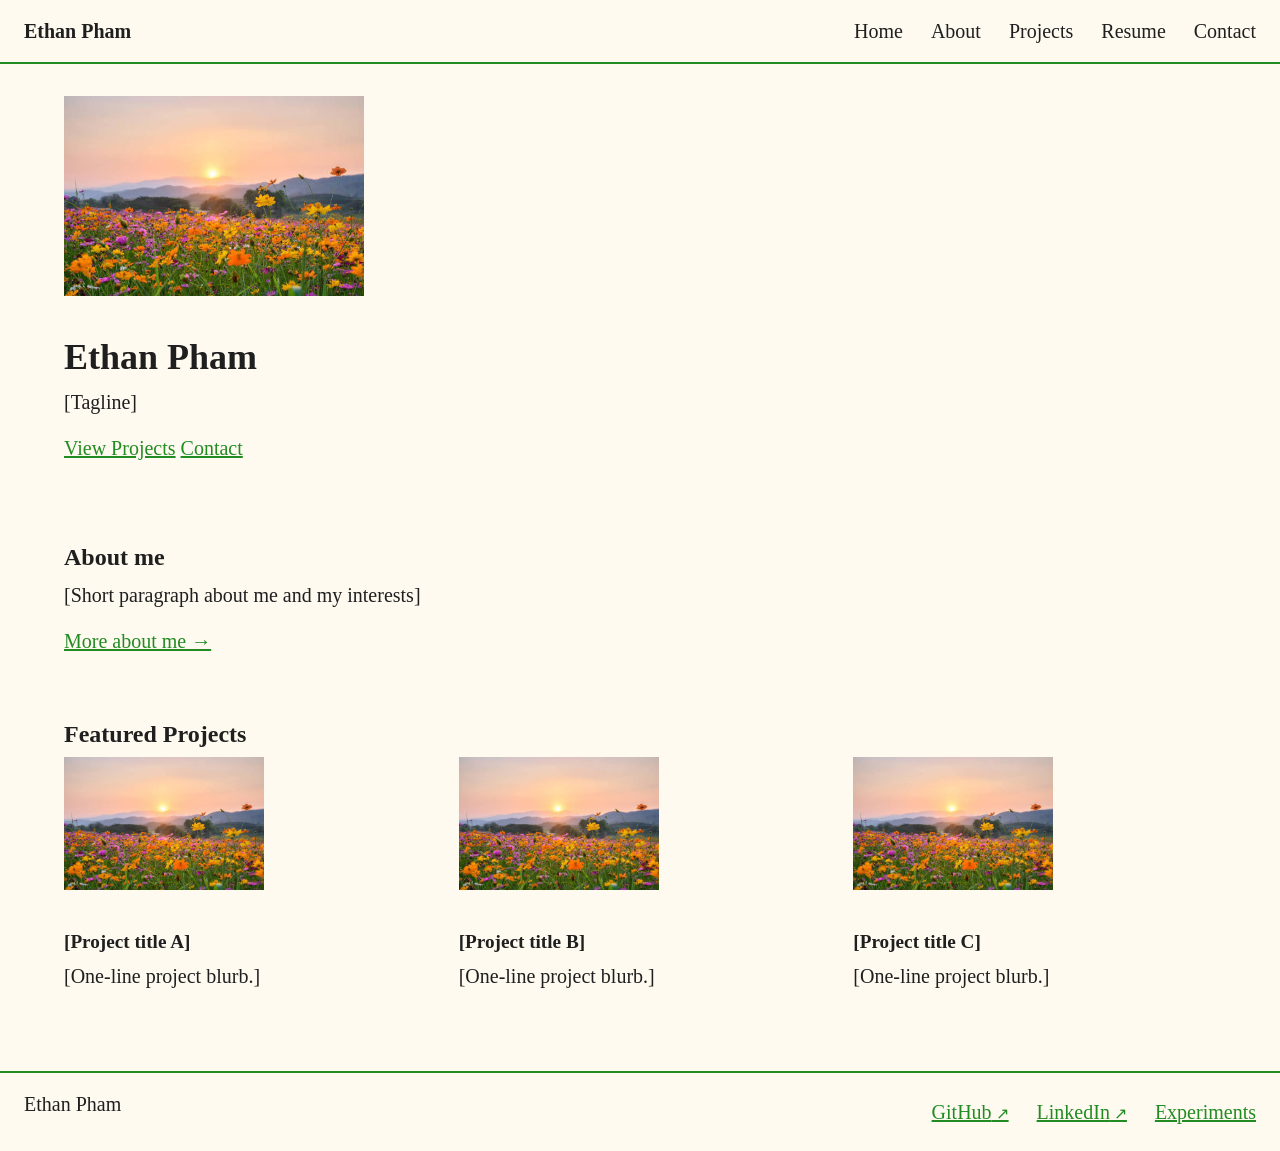
==== index.html @ 770a5edf "start" ====
<!DOCTYPE html>
<html lang="en">
<head>
  <meta charset="UTF-8">
  <meta name="viewport" content="width=device-width, initial-scale=1.0">
  <meta name = "view-transition" content = "same-origin">
  <title>Ethan Pham — Home</title>
  <link rel="stylesheet" href="personal.css">
  <script> //Placeholder for third-party analytics script </script>
</head>
<body>
  <header>
    <a href="index.html">Ethan Pham</a>
    <nav>
      <ul>
        <li><a href="index.html">Home</a></li>
        <li><a href="about.html">About</a></li>
        <li><a href="projects.html">Projects</a></li>
        <li><a href="resume.html">Resume</a></li>
        <li><a href="contact.html">Contact</a></li>
      </ul>
    </nav>
  </header>

  <main>
    <section>
      <picture>
        <source srcset="images/placeholder.jpeg" media="(max-width: 600px)">
        <img src="images/placeholder.jpeg" alt="Headshot of me" width="300" height="900">
      </picture>
      <h1>Ethan Pham</h1>
      <p>[Tagline]</p>
      <p>
        <a href="projects.html">View Projects</a>
        <a href="contact.html">Contact</a>
      </p>
    </section>

    <section>
        <h2>About me</h2>
        <p>[Short paragraph about me and my interests]</p>
        <a href="about.html">More about me →</a>
    </section>

    <section>
        <h2>Featured Projects</h2>
        <div>
        <article>
            <img src="images/placeholder.jpeg" alt="Screenshot of Project A" width="200" height="200">
            <h3>[Project title A]</h3>
            <p>[One-line project blurb.]</p>
        </article>
        <article>
            <img src="images/placeholder.jpeg" alt="Screenshot of Project B" width="200" height="200">
            <h3>[Project title B]</h3>
            <p>[One-line project blurb.]</p>
        </article>
        <article>
            <img src="images/placeholder.jpeg" alt="Screenshot of Project C" width="200" height="200">
            <h3>[Project title C]</h3>
            <p>[One-line project blurb.]</p>
        </article>
        </div>
    </section>
  </main>

  <footer>
    <p>Ethan Pham</p>
    <ul>
      <li><a href="https://github.com/">GitHub</a></li>
      <li><a href="https://linkedin.com/">LinkedIn</a></li>
      <li><a href="experiments.html">Experiments</a></li>
    </ul>
  </footer>

  <noscript>This site works without JavaScript.</noscript>
</body>
</html>
---- personal.css ----
:root {
    --color-accent: forestgreen;
    --color-button: mediumpurple;
    --color-bg: floralwhite;
    --color-text: #1f1f1f;
    --font-body: "Times New Roman", Times, Georgia, serif;
    --content-width: 72rem;
    --nav-gap: 1.75rem;
    --space: 2rem;
}

/* top header - not the dialog’s header on contact.html */
body > header {
    display: flex;
    justify-content: space-between;
    align-items: center;
    padding: 1rem 1.5rem;
    border-bottom: 2px solid var(--color-accent);
}

/* top left name link */
body > header > a {
    font-weight: 700;
    text-decoration: none;
    color: inherit;
}

/* header navigation */
nav ul {
    display: flex;
    gap: var(--nav-gap);
    list-style: none;
    margin: 0;
    padding: 0;
}

/* common footer */
body > footer {
    display: flex;
    justify-content: space-between;
    align-items: center;
    padding: 1rem 1.5rem;
    border-top: 2px solid var(--color-accent);
}

/* footer navigation */
body > footer > ul {
    display: flex;
    gap: var(--nav-gap);
    list-style: none;
    margin: 0;
    padding: 0;
}

/* shared heading spacing and line height */
h1, h2, h3 {
  line-height: 1.2;    
  margin-top: var(--space);    
  margin-bottom: 0.5rem; 
}

/* custom heading size*/
h1 {
    font-size: 2.25rem;
}

h2 {
    font-size: 1.5rem;
}

h3 {
    font-size: 1.2rem;
}

/* body*/
body {
    font-family: var(--font-body);
    font-size: 1.25rem;
    line-height: 1.5;
    color: var(--color-text);
    background: var(--color-bg);
    margin: 0;
}

/* centered content */
main {
    max-width: var(--content-width);
    margin: 0 auto;
    padding: var(--space) 1.5rem;
}

/* item spacing */
p, ul, ol {
    margin-top: 0;
    margin-bottom: 1rem;
}

/* section spacing */
section {
    margin-bottom: var(--space);
    display: flow-root;
}

/* button padding, border, background, and cursor */
button {
    font: inherit;
    font-size: 1rem;
    padding: 0.6em 1.2em;
    border: 1px solid var(--color-button);
    border-radius: 0.25em;
    background: var(--color-button);
    color: white;
    cursor: pointer;
}

/* form input and textarea sizing */
input, textarea {
    font: inherit;
    max-width: 100%;
    box-sizing: border-box;
}

/* form fieldset sizing */
fieldset {
    min-width: 0;
    max-width: 100%;
    box-sizing: border-box;
}

/* featured projects spacing */
section > div {
    display: flex;
    gap: var(--space);
}

/* featured project sizing */
section > div > article {
    flex: 1;
}

/* images inside any article */
article img {
    max-width: 100%;
    height: auto;
}

/* image float and spacing */
section > img {
    float: left;
    margin: 0 1.5rem 1rem 0;
    max-width: 100%;
    height: auto;
}

/* project grid layout */
main > div {
    display: grid;
    grid-template-columns: repeat(4, 1fr);
    gap: var(--space);
}

/* project grid article spacing */
main > div > article h2 {
    margin-top: 0.5rem;
}

/* media never wider than container */
img, video, iframe, canvas {
    max-width: 100%;
    height: auto;
}

iframe {
    width: 100%;
    aspect-ratio: 16 / 9;
    display: block;
}
/* responsive layout for smaller screens */
@media (max-width: 600px) {

    /* stack header items vertically */
    body > header {
        flex-direction: column;
        align-items: flex-start;
        gap: 0.75rem;
    }

    /* let nav items wrap onto multiple lines */
    nav ul {
        flex-wrap: wrap;
        gap: 1rem;
    }

    /* stack footer items vertically */
    body > footer {
        flex-direction: column;
        align-items: flex-start;
        gap: 0.75rem;
    }

    /* stack featured projects vertically */
    section > div {
        flex-direction: column;
    }

    /* stack project grid vertically */
    main > div {
        grid-template-columns: 1fr;
    }

    /* center section images */
    section > img {
        float: none;
        display: block;
        margin: 0 auto 1rem;
    }
}

/* remove underline from nav links */
nav a {
    text-decoration: none;
    color: inherit;
}

/* set link color everywhere */
a {
    color: var(--color-accent);
}
/* restore underline on hover for all links */
a:hover {
    color: var(--color-button);
    text-decoration: underline;   /* nav links have underline removed; this restores it on hover */
}

/* focus outline for links, buttons, and inputs */
a:focus, button:focus, input:focus, textarea:focus {
    outline: 3px solid var(--color-button);
    outline-offset: 2px;
}

/* add external link icon for links starting with http */
a[href^="http"]::after {
    content: " \2197";    /* ↗ up arrow */
    font-size: 0.8em;
}
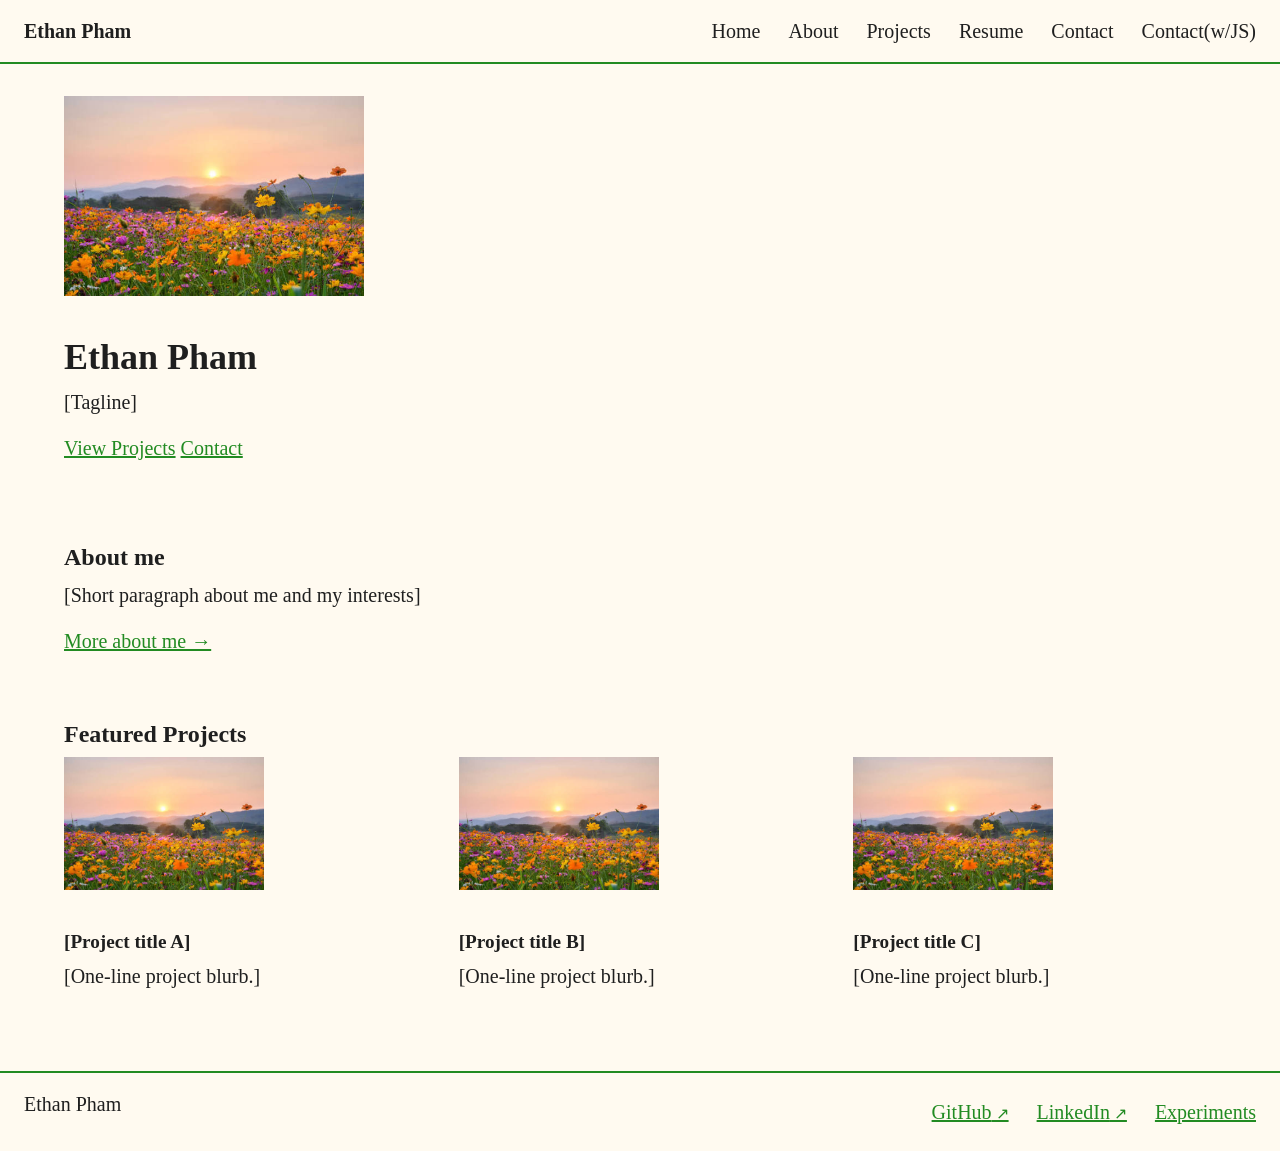
==== commit f70e6db4: "part 3" ====
--- a/index.html
+++ b/index.html
@@ -17,7 +17,8 @@
         <li><a href="about.html">About</a></li>
         <li><a href="projects.html">Projects</a></li>
         <li><a href="resume.html">Resume</a></li>
-        <li><a href="contact.html">Contact</a></li>
+        <li><a href="form-no-js.html">Contact</a></li>
+        <li><a href="form-with-js.html">Contact(w/JS)</a></li>
       </ul>
     </nav>
   </header>
--- a/personal.css
+++ b/personal.css
@@ -125,6 +125,9 @@
     min-width: 0;
     max-width: 100%;
     box-sizing: border-box;
+    display: flex;
+    flex-direction: column;
+    align-items: flex-start;
 }
 
 /* featured projects spacing */
@@ -175,6 +178,97 @@
     aspect-ratio: 16 / 9;
     display: block;
 }
+
+
+/* field instructions between a label and its control */
+fieldset p {
+    margin: 0 0 0.25rem;
+    font-size: 1rem;
+}
+
+/* fixed border and reserved icon space so validation never shifts layout */
+input, textarea {
+    border: 2px solid dimgray;
+    border-radius: 0.25em;
+    padding: 0.3em 2em 0.3em 0.5em;
+    margin-bottom: 0.5rem;
+    background-color: white;
+    background-repeat: no-repeat;
+    background-position: right 0.5em center;
+    background-size: 1.1em;
+}
+
+/* keep the textarea icon in the top corner, away from the resize handle */
+textarea {
+    background-position: right 0.5em top 0.5em;
+}
+
+/* required fields get an accent edge */
+input:required, textarea:required {
+    border-left: 5px solid var(--color-accent);
+}
+
+/* invalid after the user edits or tries to submit: dashed red border plus warning icon */
+input:user-invalid, textarea:user-invalid {
+    border-color: firebrick;
+    border-style: dashed;
+    background-image: url("data:image/svg+xml,%3Csvg xmlns='http://www.w3.org/2000/svg' viewBox='0 0 24 24'%3E%3Ccircle cx='12' cy='12' r='11' fill='%23b22222'/%3E%3Cpath d='M12 6v8' stroke='white' stroke-width='2.5' stroke-linecap='round'/%3E%3Ccircle cx='12' cy='18' r='1.5' fill='white'/%3E%3C/svg%3E");
+}
+
+/* valid after the user edits: green border plus check icon */
+input:user-valid, textarea:user-valid {
+    border-color: forestgreen;
+    background-image: url("data:image/svg+xml,%3Csvg xmlns='http://www.w3.org/2000/svg' viewBox='0 0 24 24'%3E%3Ccircle cx='12' cy='12' r='11' fill='%23228b22'/%3E%3Cpath d='M7 12.5l3.5 3.5L17 9' fill='none' stroke='white' stroke-width='2.5' stroke-linecap='round' stroke-linejoin='round'/%3E%3C/svg%3E");
+}
+
+/* headings inside the form message areas */
+#form-errors-area h3, #form-info-area h3 {
+    margin: 0 0 0.25rem;
+    font-size: 1rem;
+}
+
+/* error area only takes up space while an error is listed */
+#form-errors-area:has(li:not([hidden])) {
+    margin: 1rem 0;
+    padding: 0.75rem 1rem;
+    border: 2px dashed firebrick;
+    border-radius: 0.25em;
+    background: white;
+}
+
+/* list of current errors */
+#error-list {
+    margin: 0;
+    padding-left: 1.25rem;
+    font-size: 1rem;
+}
+
+/* information area with the character count */
+#form-info-area {
+    margin: 1rem 0;
+    font-size: 1rem;
+}
+
+/* character count: border space is reserved so warnings do not shift text */
+#comments-info {
+    margin: 0;
+    padding-left: 0.5rem;
+    border-left: 5px solid transparent;
+}
+
+/* near the limit: bold text and a marker bar, on top of the changed wording */
+#comments-info[data-state="warning"] {
+    font-weight: 700;
+    border-left-color: darkorange;
+}
+
+/* at the limit */
+#comments-info[data-state="limit"] {
+    font-weight: 700;
+    border-left-color: var(--color-text);
+}
+
+
 /* responsive layout for smaller screens */
 @media (max-width: 600px) {
 
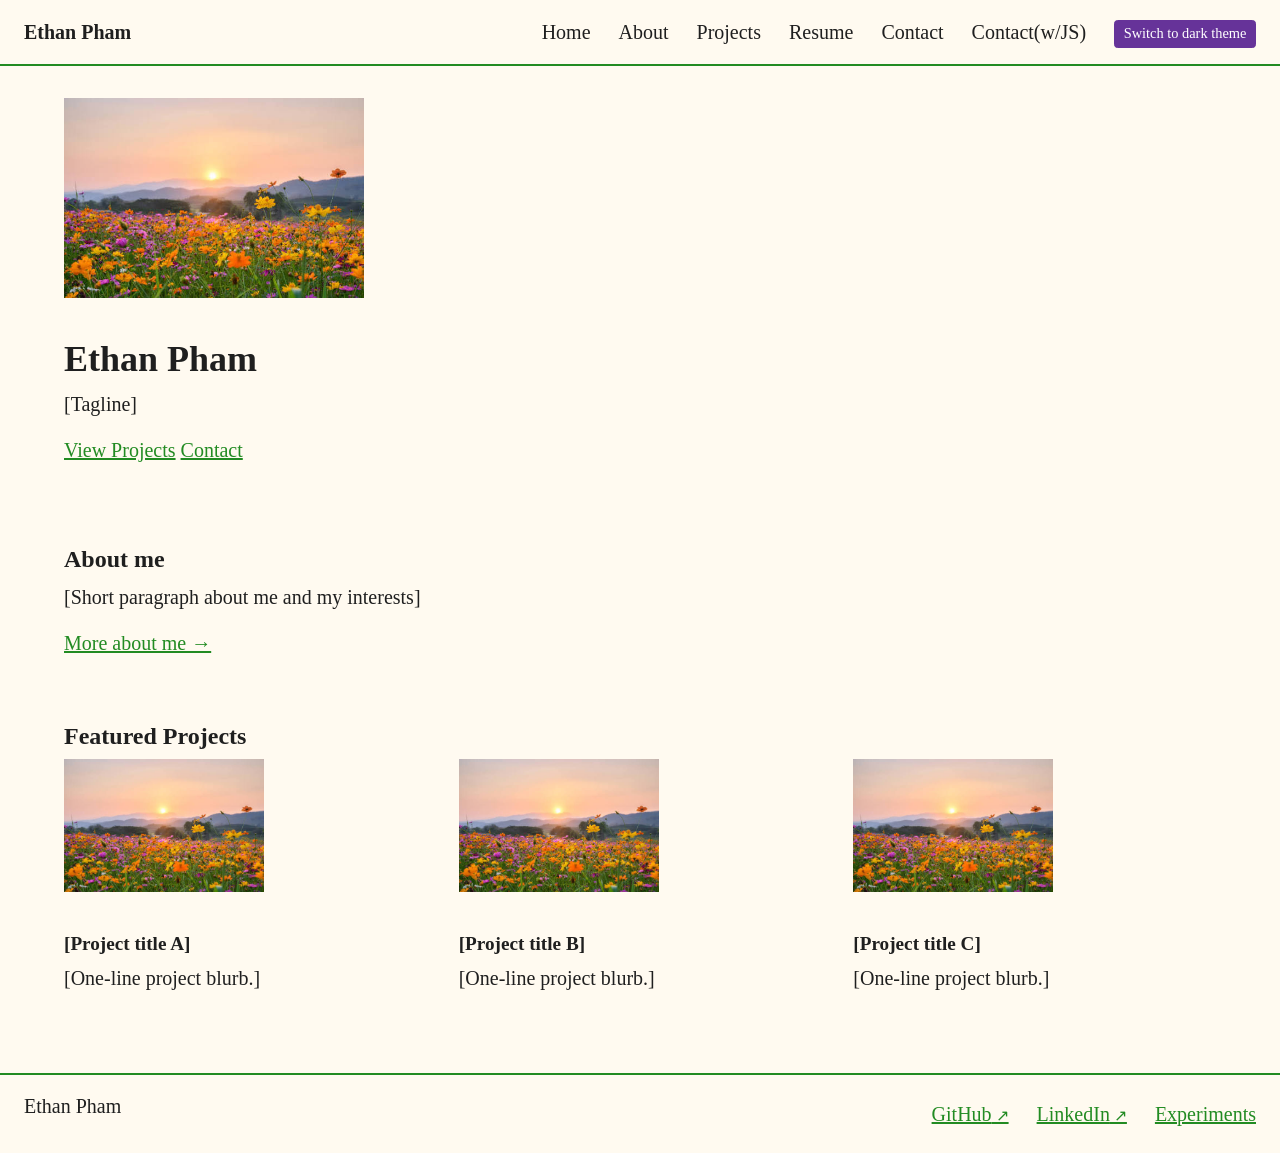
==== commit 293fe749: "part 4 - theme fade cause my eyes hurt" ====
--- a/index.html
+++ b/index.html
@@ -7,6 +7,7 @@
   <title>Ethan Pham — Home</title>
   <link rel="stylesheet" href="personal.css">
   <script> //Placeholder for third-party analytics script </script>
+  <script src="theme.js"></script>
 </head>
 <body>
   <header>
@@ -19,6 +20,8 @@
         <li><a href="resume.html">Resume</a></li>
         <li><a href="form-no-js.html">Contact</a></li>
         <li><a href="form-with-js.html">Contact(w/JS)</a></li>
+        <script src="theme.js" defer></script>
+        <li id="theme-control" hidden><button type="button">Switch to dark theme</button></li>
       </ul>
     </nav>
   </header>
--- a/personal.css
+++ b/personal.css
@@ -1,12 +1,35 @@
 :root {
+    /* light theme (default, also used when JavaScript is off) */
+    color-scheme: light;
     --color-accent: forestgreen;
-    --color-button: mediumpurple;
+    --color-button: rebeccapurple;
+    --color-button-text: white;
     --color-bg: floralwhite;
     --color-text: #1f1f1f;
+    --color-surface: white;
+    --color-border: dimgray;
+    --color-error: firebrick;
+    --color-valid: forestgreen;
+    --color-warning: darkorange;
     --font-body: "Times New Roman", Times, Georgia, serif;
     --content-width: 72rem;
     --nav-gap: 1.75rem;
     --space: 2rem;
+}
+
+/* dark theme: theme.js sets data-theme="dark" on the html element */
+:root[data-theme="dark"] {
+    color-scheme: dark;
+    --color-accent: #7fd47f;
+    --color-button: #b9a3f0;
+    --color-button-text: #1b1a17;
+    --color-bg: #1b1a17;
+    --color-text: #f2ede3;
+    --color-surface: #2a2824;
+    --color-border: #a8a39a;
+    --color-error: #ff8a80;
+    --color-valid: #7fd47f;
+    --color-warning: #ffb74d;
 }
 
 /* top header - not the dialog’s header on contact.html */
@@ -28,6 +51,7 @@
 /* header navigation */
 nav ul {
     display: flex;
+    align-items: center;
     gap: var(--nav-gap);
     list-style: none;
     margin: 0;
@@ -109,8 +133,14 @@
     border: 1px solid var(--color-button);
     border-radius: 0.25em;
     background: var(--color-button);
-    color: white;
+    color: var(--color-button-text);
     cursor: pointer;
+}
+
+/* smaller theme button so it fits the height of the nav links */
+nav button {
+    font-size: 0.9rem;
+    padding: 0.15em 0.6em;
 }
 
 /* form input and textarea sizing */
@@ -188,11 +218,12 @@
 
 /* fixed border and reserved icon space so validation never shifts layout */
 input, textarea {
-    border: 2px solid dimgray;
+    border: 2px solid var(--color-border);
     border-radius: 0.25em;
     padding: 0.3em 2em 0.3em 0.5em;
     margin-bottom: 0.5rem;
-    background-color: white;
+    color: var(--color-text);
+    background-color: var(--color-surface);
     background-repeat: no-repeat;
     background-position: right 0.5em center;
     background-size: 1.1em;
@@ -210,15 +241,24 @@
 
 /* invalid after the user edits or tries to submit: dashed red border plus warning icon */
 input:user-invalid, textarea:user-invalid {
-    border-color: firebrick;
+    border-color: var(--color-error);
     border-style: dashed;
     background-image: url("data:image/svg+xml,%3Csvg xmlns='http://www.w3.org/2000/svg' viewBox='0 0 24 24'%3E%3Ccircle cx='12' cy='12' r='11' fill='%23b22222'/%3E%3Cpath d='M12 6v8' stroke='white' stroke-width='2.5' stroke-linecap='round'/%3E%3Ccircle cx='12' cy='18' r='1.5' fill='white'/%3E%3C/svg%3E");
 }
 
 /* valid after the user edits: green border plus check icon */
 input:user-valid, textarea:user-valid {
-    border-color: forestgreen;
+    border-color: var(--color-valid);
     background-image: url("data:image/svg+xml,%3Csvg xmlns='http://www.w3.org/2000/svg' viewBox='0 0 24 24'%3E%3Ccircle cx='12' cy='12' r='11' fill='%23228b22'/%3E%3Cpath d='M7 12.5l3.5 3.5L17 9' fill='none' stroke='white' stroke-width='2.5' stroke-linecap='round' stroke-linejoin='round'/%3E%3C/svg%3E");
+}
+
+/* dark theme versions of the validation icons */
+:root[data-theme="dark"] input:user-invalid, :root[data-theme="dark"] textarea:user-invalid {
+    background-image: url("data:image/svg+xml,%3Csvg xmlns='http://www.w3.org/2000/svg' viewBox='0 0 24 24'%3E%3Ccircle cx='12' cy='12' r='11' fill='%23ff8a80'/%3E%3Cpath d='M12 6v8' stroke='%231b1a17' stroke-width='2.5' stroke-linecap='round'/%3E%3Ccircle cx='12' cy='18' r='1.5' fill='%231b1a17'/%3E%3C/svg%3E");
+}
+
+:root[data-theme="dark"] input:user-valid, :root[data-theme="dark"] textarea:user-valid {
+    background-image: url("data:image/svg+xml,%3Csvg xmlns='http://www.w3.org/2000/svg' viewBox='0 0 24 24'%3E%3Ccircle cx='12' cy='12' r='11' fill='%237fd47f'/%3E%3Cpath d='M7 12.5l3.5 3.5L17 9' fill='none' stroke='%231b1a17' stroke-width='2.5' stroke-linecap='round' stroke-linejoin='round'/%3E%3C/svg%3E");
 }
 
 /* headings inside the form message areas */
@@ -231,9 +271,9 @@
 #form-errors-area:has(li:not([hidden])) {
     margin: 1rem 0;
     padding: 0.75rem 1rem;
-    border: 2px dashed firebrick;
+    border: 2px dashed var(--color-error);
     border-radius: 0.25em;
-    background: white;
+    background: var(--color-surface);
 }
 
 /* list of current errors */
@@ -259,7 +299,7 @@
 /* near the limit: bold text and a marker bar, on top of the changed wording */
 #comments-info[data-state="warning"] {
     font-weight: 700;
-    border-left-color: darkorange;
+    border-left-color: var(--color-warning);
 }
 
 /* at the limit */
@@ -268,6 +308,17 @@
     border-left-color: var(--color-text);
 }
 
+/* theme switch view transition: slow the default cross-fade so it is easy to see */
+::view-transition-old(root), ::view-transition-new(root) {
+    animation-duration: 0.5s;
+}
+
+/* no view transition animation for users who ask for reduced motion */
+@media (prefers-reduced-motion: reduce) {
+    ::view-transition-group(*), ::view-transition-old(*), ::view-transition-new(*) {
+        animation: none;
+    }
+}
 
 /* responsive layout for smaller screens */
 @media (max-width: 600px) {
